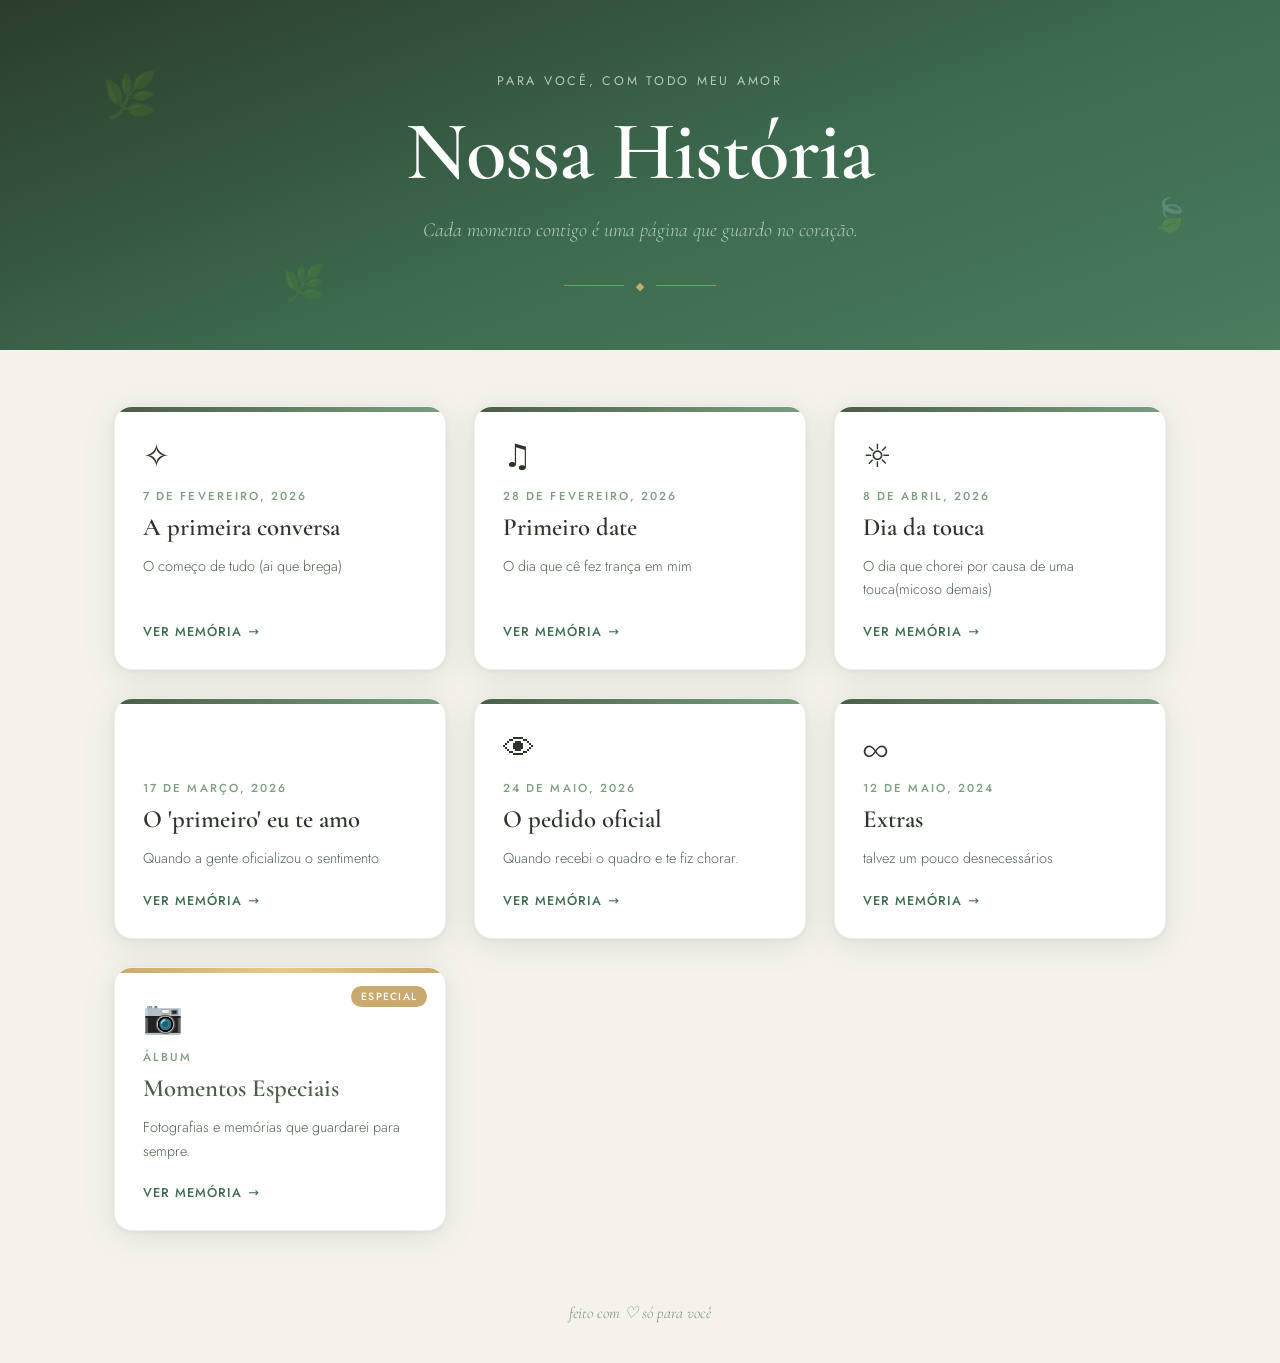
==== index.html @ 0e3a7325 "Add files via upload" ====
<!DOCTYPE html>
<html lang="pt-BR">
<head>
  <meta charset="UTF-8" />
  <meta name="viewport" content="width=device-width, initial-scale=1.0" />
  <title>Nossa História ♡</title>
  <link rel="stylesheet" href="style.css" />
  <link rel="preconnect" href="https://fonts.googleapis.com" />
  <link href="https://fonts.googleapis.com/css2?family=Cormorant+Garamond:ital,wght@0,400;0,600;1,400;1,600&family=Jost:wght@300;400;500&display=swap" rel="stylesheet" />
</head>
<body>

  <header class="hero">
    <div class="hero-leaves">
      <span class="leaf leaf-1">🌿</span>
      <span class="leaf leaf-2">🍃</span>
      <span class="leaf leaf-3">🌿</span>
    </div>
    <p class="hero-eyebrow">para você, com todo meu amor</p>
    <h1 class="hero-title">Nossa História</h1>
    <p class="hero-sub">Cada momento contigo é uma página que guardo no coração.</p>
    <div class="hero-divider">
      <span></span><span class="diamond">◆</span><span></span>
    </div>
  </header>

  <main class="cards-grid" id="cards-container">
    <!-- Cards são injetados pelo script.js -->
  </main>

  <footer class="site-footer">
    <p>feito com ♡ só para você</p>
  </footer>

  <script src="script.js"></script>
</body>
</html>
---- style.css ----
/* ─── TOKENS ────────────────────────────────────────────────────── */
:root {
  --moss:        #4a5e45;
  --emerald:     #3d6b4f;
  --sage:        #7a9e7e;
  --sage-light:  #b5ccb7;
  --cream:       #f5f2ec;
  --parchment:   #ece8df;
  --gold:        #c9a96e;
  --text-dark:   #2b3629;
  --text-mid:    #4f6350;
  --text-light:  #7a9478;

  --ff-display: 'Cormorant Garamond', Georgia, serif;
  --ff-body:    'Jost', system-ui, sans-serif;

  --radius-card: 18px;
  --shadow-card: 0 6px 32px rgba(61,107,79,.13), 0 1px 4px rgba(61,107,79,.08);
  --shadow-hover: 0 14px 48px rgba(61,107,79,.22), 0 2px 8px rgba(61,107,79,.12);

  --transition: .35s cubic-bezier(.4,0,.2,1);
}

/* ─── RESET ─────────────────────────────────────────────────────── */
*, *::before, *::after { box-sizing: border-box; margin: 0; padding: 0; }

html { scroll-behavior: smooth; }

body {
  background: var(--cream);
  color: var(--text-dark);
  font-family: var(--ff-body);
  font-weight: 300;
  min-height: 100vh;
}

/* ─── HERO ───────────────────────────────────────────────────────── */
.hero {
  position: relative;
  text-align: center;
  padding: 72px 24px 56px;
  background: linear-gradient(160deg, #2b3d2a 0%, #3d6b4f 55%, #4a7c5e 100%);
  overflow: hidden;
}

.hero-leaves { position: absolute; inset: 0; pointer-events: none; }

.leaf {
  position: absolute;
  font-size: 2.2rem;
  opacity: .18;
  animation: sway 6s ease-in-out infinite;
}
.leaf-1 { top: 18%; left:  8%; animation-delay: 0s;   font-size: 2.8rem; }
.leaf-2 { top: 55%; right: 7%; animation-delay: 2.5s; font-size: 2rem; }
.leaf-3 { bottom: 12%; left: 22%; animation-delay: 1.2s; }

@keyframes sway {
  0%,100% { transform: rotate(-6deg) translateY(0); }
  50%      { transform: rotate(6deg)  translateY(-8px); }
}

.hero-eyebrow {
  font-family: var(--ff-body);
  font-size: .78rem;
  font-weight: 400;
  letter-spacing: .22em;
  text-transform: uppercase;
  color: var(--sage-light);
  margin-bottom: 16px;
}

.hero-title {
  font-family: var(--ff-display);
  font-size: clamp(2.8rem, 8vw, 5.2rem);
  font-weight: 600;
  color: #fff;
  line-height: 1.1;
  letter-spacing: -.01em;
  margin-bottom: 16px;
}

.hero-sub {
  font-family: var(--ff-display);
  font-style: italic;
  font-size: clamp(1rem, 2.5vw, 1.25rem);
  color: var(--sage-light);
  max-width: 480px;
  margin: 0 auto 32px;
  line-height: 1.6;
}

.hero-divider {
  display: flex;
  align-items: center;
  justify-content: center;
  gap: 12px;
  color: var(--gold);
}
.hero-divider span:not(.diamond) {
  display: block;
  width: 60px;
  height: 1px;
  background: var(--gold);
  opacity: .6;
}
.diamond { font-size: .7rem; }

/* ─── GRID ───────────────────────────────────────────────────────── */
.cards-grid {
  display: grid;
  grid-template-columns: repeat(auto-fill, minmax(280px, 1fr));
  gap: 28px;
  max-width: 1100px;
  margin: 0 auto;
  padding: 56px 24px 40px;
}

/* ─── CARD ───────────────────────────────────────────────────────── */
.card {
  position: relative;
  background: #fff;
  border-radius: var(--radius-card);
  box-shadow: var(--shadow-card);
  overflow: hidden;
  cursor: pointer;
  text-decoration: none;
  color: inherit;
  display: flex;
  flex-direction: column;
  transition: transform var(--transition), box-shadow var(--transition);
  border: 1px solid rgba(122,158,126,.15);
}

.card:hover,
.card:focus-visible {
  transform: translateY(-6px);
  box-shadow: var(--shadow-hover);
  outline: none;
}

/* top accent stripe */
.card::before {
  content: '';
  display: block;
  height: 5px;
  background: linear-gradient(90deg, var(--moss), var(--sage));
}

.card--featured::before {
  background: linear-gradient(90deg, var(--gold), #e8c98d, var(--gold));
}

.card-icon {
  font-size: 2rem;
  padding: 28px 28px 0;
  line-height: 1;
}

.card-body {
  padding: 16px 28px 28px;
  flex: 1;
  display: flex;
  flex-direction: column;
}

.card-date {
  font-family: var(--ff-body);
  font-size: .72rem;
  font-weight: 500;
  letter-spacing: .18em;
  text-transform: uppercase;
  color: var(--sage);
  margin-bottom: 8px;
}

.card-title {
  font-family: var(--ff-display);
  font-size: 1.55rem;
  font-weight: 600;
  line-height: 1.25;
  color: var(--text-dark);
  margin-bottom: 12px;
}

.card--featured .card-title { color: var(--moss); }

.card-snippet {
  font-size: .9rem;
  color: var(--text-mid);
  line-height: 1.65;
  flex: 1;
}

.card-cta {
  margin-top: 20px;
  display: inline-flex;
  align-items: center;
  gap: 6px;
  font-size: .8rem;
  font-weight: 500;
  letter-spacing: .08em;
  text-transform: uppercase;
  color: var(--emerald);
  transition: gap var(--transition);
}
.card:hover .card-cta { gap: 10px; }
.card-cta::after { content: '→'; }

/* featured badge */
.card--featured .card-badge {
  position: absolute;
  top: 18px;
  right: 18px;
  background: var(--gold);
  color: #fff;
  font-size: .65rem;
  font-weight: 500;
  letter-spacing: .12em;
  text-transform: uppercase;
  padding: 3px 10px;
  border-radius: 40px;
}

/* ─── FOOTER ─────────────────────────────────────────────────────── */
.site-footer {
  text-align: center;
  padding: 32px 16px 40px;
  font-family: var(--ff-display);
  font-style: italic;
  font-size: 1rem;
  color: var(--text-light);
}

/* ─── RESPONSIVE ─────────────────────────────────────────────────── */
@media (max-width: 500px) {
  .hero { padding: 52px 20px 44px; }
  .cards-grid { padding: 36px 16px 32px; gap: 20px; }
  .card-body { padding: 14px 20px 22px; }
  .card-icon { padding: 22px 20px 0; }
}
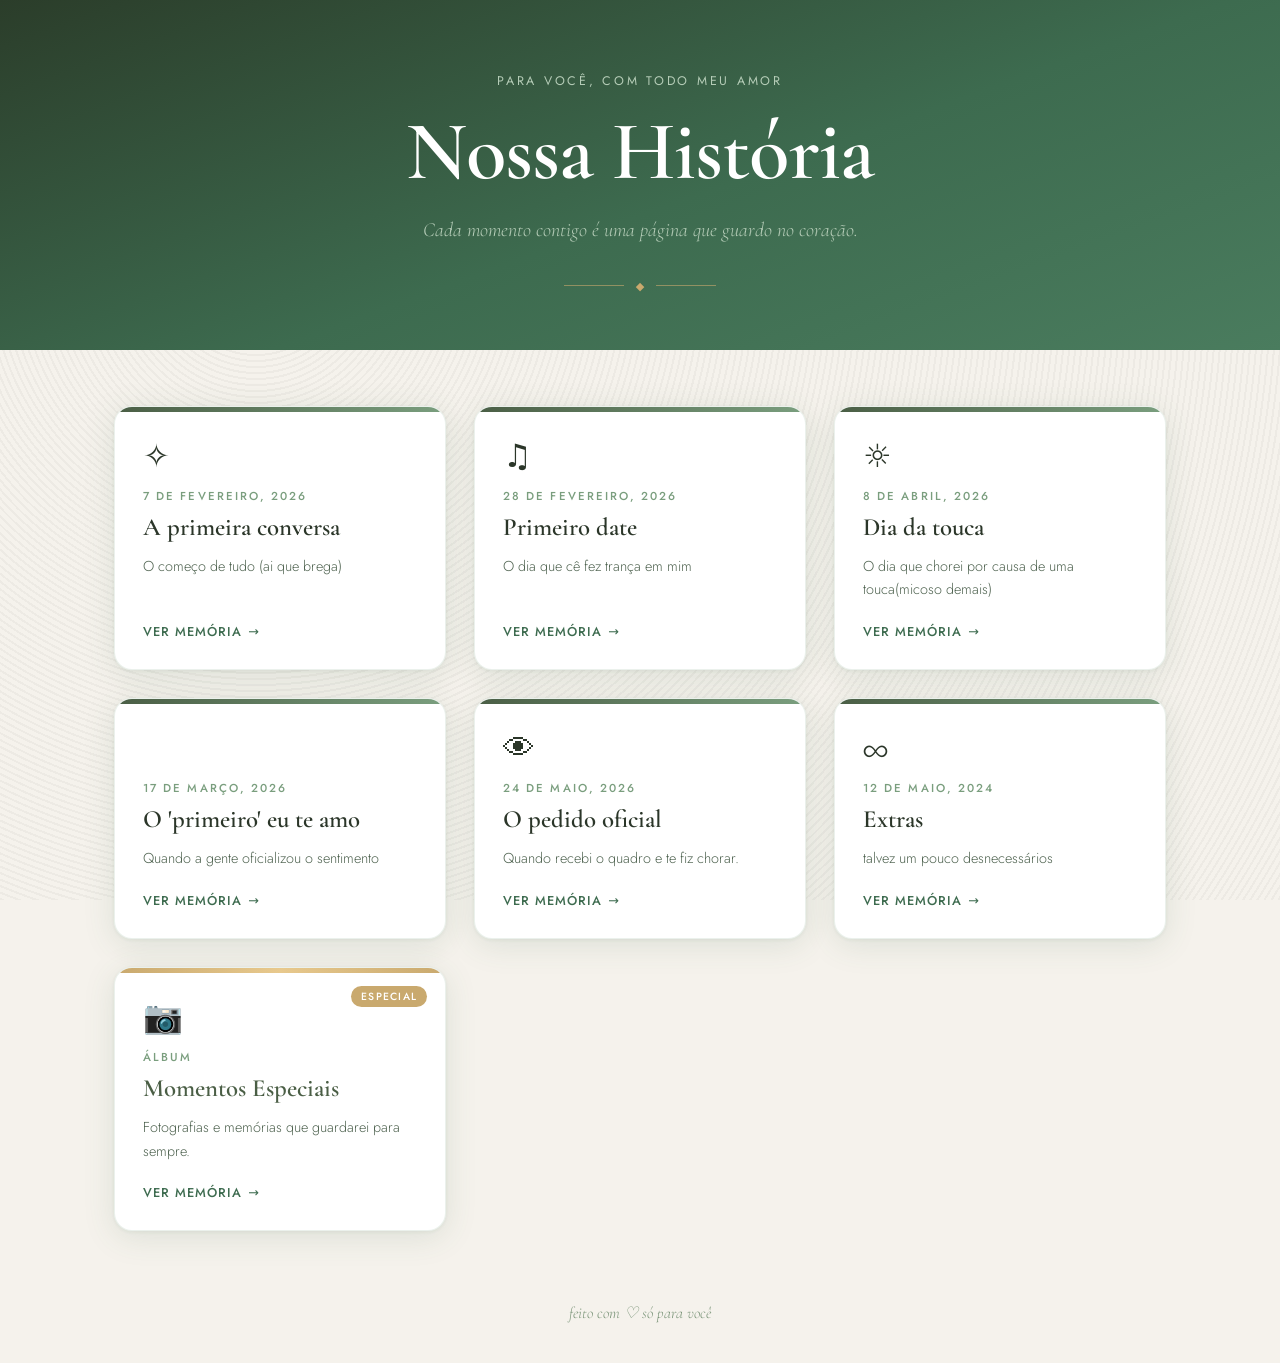
==== commit a551122f: "Update index.html" ====
--- a/index.html
+++ b/index.html
@@ -11,11 +11,6 @@
 <body>
 
   <header class="hero">
-    <div class="hero-leaves">
-      <span class="leaf leaf-1">🌿</span>
-      <span class="leaf leaf-2">🍃</span>
-      <span class="leaf leaf-3">🌿</span>
-    </div>
     <p class="hero-eyebrow">para você, com todo meu amor</p>
     <h1 class="hero-title">Nossa História</h1>
     <p class="hero-sub">Cada momento contigo é uma página que guardo no coração.</p>
@@ -34,4 +29,4 @@
 
   <script src="script.js"></script>
 </body>
-</html>+</html>
--- a/style.css
+++ b/style.css
@@ -32,6 +32,32 @@
   font-family: var(--ff-body);
   font-weight: 300;
   min-height: 100vh;
+  position: relative;
+}
+
+/* ─── FUNDO GRANULADO (em toda a página) ────────────────────────── */
+body::before {
+  content: "";
+  position: fixed;
+  top: 0;
+  left: 0;
+  width: 100%;
+  height: 100%;
+  pointer-events: none;
+  z-index: 0;
+  background-image: repeating-radial-gradient(
+    circle at 20% 30%,
+    rgba(0, 0, 0, 0.03) 0px,
+    rgba(0, 0, 0, 0.03) 2px,
+    transparent 2px,
+    transparent 6px
+  );
+}
+
+/* Garante que o conteúdo fique acima do granulado */
+.hero, .cards-grid, .site-footer {
+  position: relative;
+  z-index: 1;
 }
 
 /* ─── HERO ───────────────────────────────────────────────────────── */
@@ -43,6 +69,8 @@
   overflow: hidden;
 }
 
+/* REMOVER AS FOLHAS DO HERO (comente ou remova este bloco inteiro) */
+/*
 .hero-leaves { position: absolute; inset: 0; pointer-events: none; }
 
 .leaf {
@@ -59,6 +87,7 @@
   0%,100% { transform: rotate(-6deg) translateY(0); }
   50%      { transform: rotate(6deg)  translateY(-8px); }
 }
+*/
 
 .hero-eyebrow {
   font-family: var(--ff-body);
@@ -230,6 +259,8 @@
   font-style: italic;
   font-size: 1rem;
   color: var(--text-light);
+  position: relative;
+  z-index: 1;
 }
 
 /* ─── RESPONSIVE ─────────────────────────────────────────────────── */
@@ -238,4 +269,4 @@
   .cards-grid { padding: 36px 16px 32px; gap: 20px; }
   .card-body { padding: 14px 20px 22px; }
   .card-icon { padding: 22px 20px 0; }
-}+}
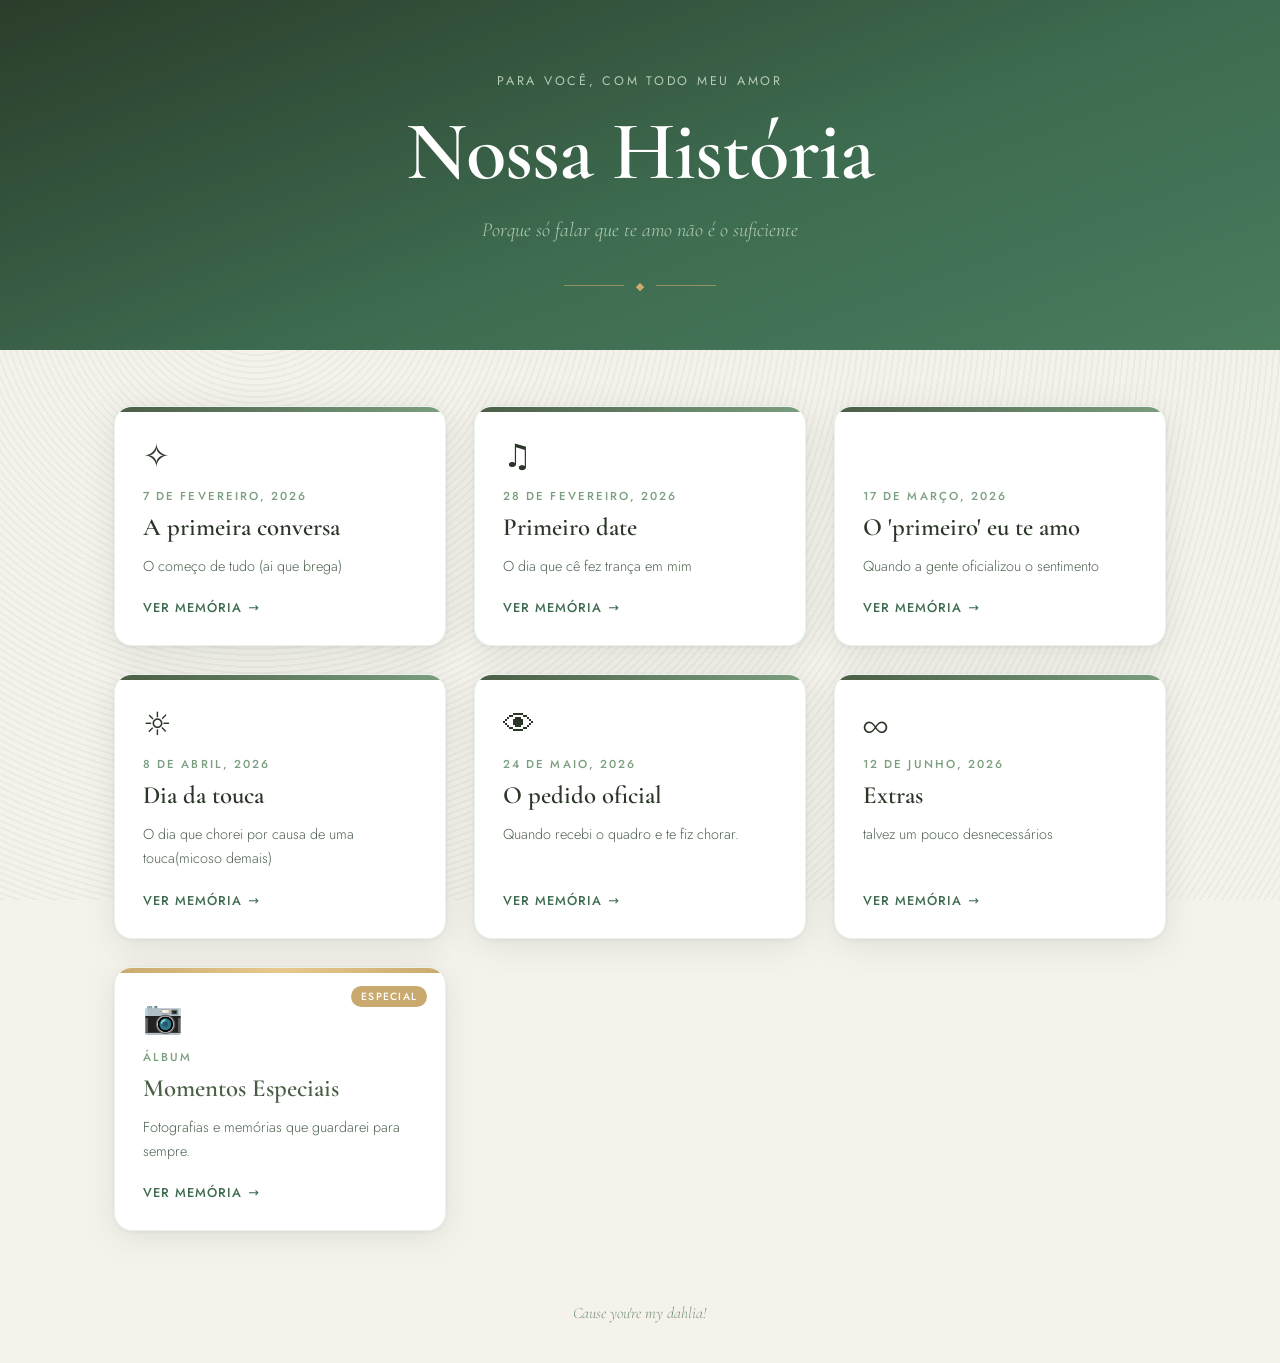
==== commit 5f5d379f: "Add files via upload" ====
--- a/index.html
+++ b/index.html
@@ -13,7 +13,7 @@
   <header class="hero">
     <p class="hero-eyebrow">para você, com todo meu amor</p>
     <h1 class="hero-title">Nossa História</h1>
-    <p class="hero-sub">Cada momento contigo é uma página que guardo no coração.</p>
+    <p class="hero-sub">Porque só falar que te amo não é o suficiente</p>
     <div class="hero-divider">
       <span></span><span class="diamond">◆</span><span></span>
     </div>
@@ -24,7 +24,7 @@
   </main>
 
   <footer class="site-footer">
-    <p>feito com ♡ só para você</p>
+    <p>Cause you're my dahlia!</p>
   </footer>
 
   <script src="script.js"></script>
